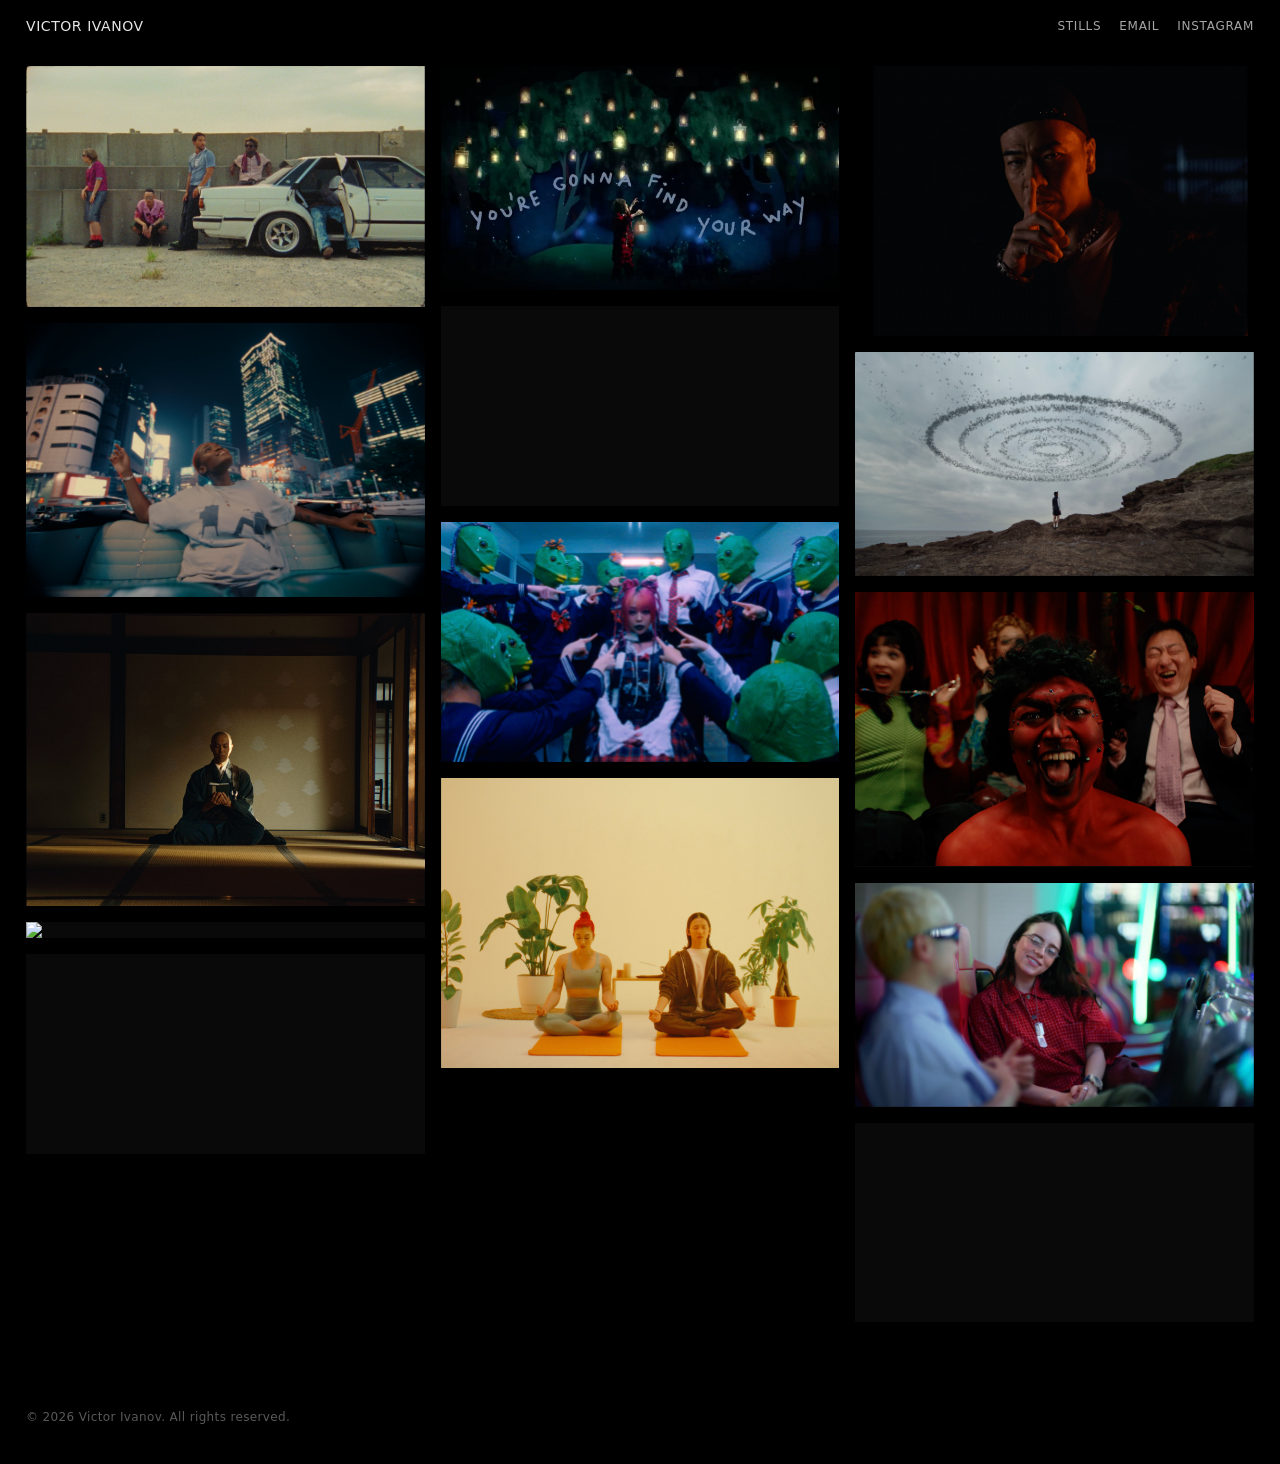
==== index.html @ baf781dd "Update index.html" ====
<!doctype html>
<html lang="en">
<head>
  <meta charset="utf-8" />
  <meta name="viewport" content="width=device-width,initial-scale=1" />
  <title>Victor Ivanov</title>
  <meta name="description" content="Victor Ivanov — Cinematography portfolio" />

  <style>
    :root{
      --bg:#000;
      --fg:#f2f2f2;
      --muted:rgba(255,255,255,.65);
      --gap:16px;
      --max:1400px;
      --pad:26px;
      --radius:0px; /* keep it sharp like reference */
      --hoverOverlay: rgba(0,0,0,.55);
    }

    *{ box-sizing:border-box; }
    html,body{ height:100%; }
    body{
      margin:0;
      background:var(--bg);
      color:var(--fg);
      font-family: ui-sans-serif, system-ui, -apple-system, Segoe UI, Roboto, Helvetica, Arial, "Apple Color Emoji", "Segoe UI Emoji";
      -webkit-font-smoothing:antialiased;
      -moz-osx-font-smoothing:grayscale;
    }

    /* Top header */
    header{
      position:sticky;
      top:0;
      z-index:10;
      background:linear-gradient(to bottom, rgba(0,0,0,.85), rgba(0,0,0,.35), rgba(0,0,0,0));
      backdrop-filter: blur(6px);
    }
    .nav{
      max-width:var(--max);
      margin:0 auto;
      padding:18px var(--pad);
      display:flex;
      align-items:center;
      justify-content:space-between;
      gap:16px;
    }
    .brand{
      display:flex;
      align-items:center;
      gap:12px;
      text-decoration:none;
      color:var(--fg);
      letter-spacing:.04em;
      font-weight:400;
      font-size:14px;
      text-transform:uppercase;
      opacity:.95;
    }
    .brand:hover{ opacity:1; }

    .rightLinks{
      display:flex;
      gap:18px;
      font-size:12px;
      letter-spacing:.06em;
      text-transform:uppercase;
    }
    .rightLinks a{
      color:var(--muted);
      text-decoration:none;
    }
    .rightLinks a:hover{ color:var(--fg); }

    /* Page wrap */
    main{
      max-width:var(--max);
      margin:0 auto;
      padding:0 var(--pad) 60px;
    }

    /* Masonry-ish grid (simple, like the reference feel) */
    .grid{
      column-count: 3;
      column-gap: var(--gap);
      padding-top: 14px;
    }
    @media (max-width: 1100px){ .grid{ column-count:2; } }
    @media (max-width: 680px){ .grid{ column-count:1; } }

    .card{
      break-inside: avoid;
      margin: 0 0 var(--gap);
      position: relative;
      border-radius: var(--radius);
      overflow: hidden;
      background:#090909;
    }

    .thumb{
      width:100%;
      height:auto;
      display:block;
      transform: scale(1);
      transition: transform .35s ease;
      will-change: transform;
    }

    .card:hover .thumb{ transform: scale(1.02); }

    /* Hover title overlay */
    .overlay{
      position:absolute;
      inset:0;
      display:flex;
      align-items:flex-end;
      padding:18px;
      background: linear-gradient(to top, rgba(0,0,0,.70), rgba(0,0,0,0));
      opacity:0;
      transition: opacity .2s ease;
    }
    .card:hover .overlay{ opacity:1; }

    .title{
      font-size:12px;
      letter-spacing:.06em;
      text-transform:uppercase;
      color:var(--fg);
      line-height:1.2;
    }

    /* Click behavior */
    .card a{
      display:block;
      color:inherit;
      text-decoration:none;
      outline:none;
    }
    .card a:focus-visible{
      outline:2px solid rgba(255,255,255,.7);
      outline-offset:3px;
    }

    /* Footer */
    footer{
      max-width:var(--max);
      margin:0 auto;
      padding:28px var(--pad) 40px;
      color:rgba(255,255,255,.35);
      font-size:12px;
      letter-spacing:.03em;
    }

    /* Optional modal for Vimeo/YT embeds */
    .modal{
      position:fixed;
      inset:0;
      display:none;
      place-items:center;
      background:rgba(0,0,0,.82);
      padding:24px;
      z-index:100;
    }
    .modal.open{ display:grid; }
    .modalInner{
      width:min(1100px, 100%);
      aspect-ratio:16/9;
      background:#000;
      position:relative;
    }
    .modalInner iframe{
      width:100%;
      height:100%;
      border:0;
    }
    .closeBtn{
      position:absolute;
      top:-44px;
      right:0;
      background:transparent;
      border:0;
      color:rgba(255,255,255,.8);
      font-size:13px;
      letter-spacing:.06em;
      text-transform:uppercase;
      cursor:pointer;
      padding:10px 0;
    }
    .closeBtn:hover{ color:#fff; }
  </style>
</head>

<body>
  <header>
    <div class="nav">
      <a class="brand" href="#" aria-label="Home">
        Victor Ivanov
      </a>

      <!-- optional: remove these if you want NOTHING on the right -->
     <nav class="rightLinks" aria-label="External links">
  <a href="stills.html">stills</a>
  <a href="mailto:victor@push.xyz">email</a>
  <!-- <a href="https://vimeo.com/" target="_blank" rel="noreferrer">Vimeo</a> -->
  <a href="https://instagram.com/ivanovvitya" target="_blank" rel="noreferrer">Instagram</a>
</nav>
    </div>
  </header>

  <main>
    <section class="grid" id="grid">
      <!--
        Add items like this:
        data-embed: Vimeo/YT embed URL for modal (optional)
        href: if you prefer opening a project page or external link instead of modal
      -->

      <article class="card">
        <a href="#" data-embed="https://player.vimeo.com/video/893163017?autoplay=1&title=0&byline=0&portrait=0">
          <img class="thumb" src="thumbs/01.jpg">
          <div class="overlay"><div class="title">Jeshi - Inside Out</div></div>
        </a>
      </article>

      <article class="card">
        <a href="#" data-embed="https://player.vimeo.com/video/873990921?autoplay=1&title=0&byline=0&portrait=0">
          <img class="thumb" src="thumbs/02.jpg">
          <div class="overlay"><div class="title">Arlo Parks - Purple Phase</div></div>
        </a>
      </article>

      <article class="card">
        <a href="#" data-embed="https://player.vimeo.com/video/873997023?autoplay=1&title=0&byline=0&portrait=0">
          <img class="thumb" src="thumbs/03.jpg">
          <div class="overlay"><div class="title">Nowness: Power Of Performance: Tomorrow is Today</div></div>
        </a>
      </article>

      <article class="card">
        <a href="#" data-embed="https://youtu.be/wgI1OiKwE0A?si=jEDtnCc9xchbTKMZ?autoplay=1&title=0&byline=0&portrait=0">
          <img class="thumb" src="14MISO.jpg">
          <div class="overlay"><div class="title">Miso Extra - Right Here</div></div>
        </a>
      </article>

      <article class="card">
  <a href="#" data-embed="https://www.youtube.com/embed/0j5cAMrWb6w?autoplay=1&rel=0">
    
    <video
      class="thumb"
      autoplay
      muted
      loop
      playsinline
      preload="metadata">
      <source src="thumbs/13.UNIQLO.mp4" type="video/mp4">
    </video>
    <div class="overlay">
      <div class="title">Uniqlo – Gifts for All</div>
    </div>
  </a>
</article>
      
<article class="card">
  <a href="#" data-embed="https://player.vimeo.com/video/874000916?autoplay=1&title=0&byline=0&portrait=0">
    <img class="thumb" src="thumbs/04.jpg">
    <div class="overlay"><div class="title">Jacob Collier - Little Blue</div></div>
  </a>
</article>

<article class="card">
  <a href="#" data-embed="https://www.youtube.com/embed/5zpYEeFPwjM?autoplay=1&rel=0">
    <video class="thumb" autoplay muted loop playsinline>
      <source src="thumbs/09RAUW_1.mp4" type="video/mp4">
    </video>
    <div class="overlay">
      <div class="title">Rauw Alejandro x Crocs</div>
    </div>
  </a>
</article>

<article class="card">
  <a href="#" data-embed="https://www.youtube.com/embed/5zpYEeFPwjM?autoplay=1&rel=0">
    <img class="thumb" src="thumbs/05XAMIYAMONSTER.jpg">
    <div class="overlay">
      <div class="title">Xamiya - Monster</div>
    </div>
  </a>
</article>

<article class="card">
  <a href="#" data-embed="https://player.vimeo.com/video/1023895414?autoplay=1&title=0&byline=0&portrait=0">
  <img class="thumb" src="thumbs/11.BEATSMIHO.jpg">
    <div class="overlay"><div class="title">BEATS: Mood Swings</div></div>
  </a>
</article>

<article class="card">
  <a href="#" data-embed="https://player.vimeo.com/video/774727914?autoplay=1&title=0&byline=0&portrait=0">
  <img class="thumb" src="thumbs/12.BEATSAK.jpg">
    <div class="overlay"><div class="title">Beats By Dre // AK-69 x Ritsu Doan "Defy The Noise"</div></div>
  </a>
</article>

<article class="card">
  <a href="#" data-embed="https://www.youtube.com/embed/-L5Z-4t3RLA?autoplay=1&rel=0">
    <img class="thumb" src="thumbs/06ONEPLUS.jpg">
    <div class="overlay"><div class="title">OnePlus Buds 4 | An All-New Audio Experience</div></div>
  </a>
</article>

<article class="card">
  <a href="#" data-embed="https://www.youtube.com/embed/TLxa-jEgAgY?autoplay=1&rel=0">
    <img class="thumb" src="thumbs/07JCKMV.jpg">
    <div class="overlay"><div class="title">John Carroll Kirby & Haruomi Hosono - Fuku Wa Uchi Oni Wa Soto</div></div>
  </a>
</article>

<article class="card">
  <a href="#" data-embed="https://www.youtube.com/embed/7OU3EyCXCso?autoplay=1&rel=0&start=329">
    <img class="thumb" src="thumbs/08BILLECOMPLEX.jpg">
    <div class="overlay"><div class="title">Billie Eilish &amp; VERBAL Take Over Tokyo Arcade</div></div>
  </a>
</article>

<article class="card">
  <a href="#" data-embed="https://www.youtube.com/embed/mK9aiHKmjzY?autoplay=1&rel=0">
    <video class="thumb" autoplay muted loop playsinline>
      <source src="thumbs/09D4VD02.mp4" type="video/mp4">
    </video>
    <div class="overlay">
      <div class="title">D4VD – poetic vulgarity</div>
    </div>
  </a>
</article>

      <!-- duplicate articles as needed -->
    </section>
  </main>

  <footer>
    © <span id="year"></span> Victor Ivanov. All rights reserved.
  </footer>

  <!-- Modal -->
  <div class="modal" id="modal" aria-hidden="true">
    <div class="modalInner">
      <button class="closeBtn" id="closeBtn" type="button">Close</button>
      <iframe id="player" allow="autoplay; fullscreen; picture-in-picture" allowfullscreen></iframe>
    </div>
  </div>

  <script>
    // footer year
    document.getElementById("year").textContent = new Date().getFullYear();

    // click-to-open modal player (optional)
    const modal = document.getElementById("modal");
    const player = document.getElementById("player");
    const closeBtn = document.getElementById("closeBtn");

    function openModal(src){
      player.src = src;
      modal.classList.add("open");
      modal.setAttribute("aria-hidden", "false");
      document.body.style.overflow = "hidden";
    }

    function closeModal(){
      modal.classList.remove("open");
      modal.setAttribute("aria-hidden", "true");
      player.src = "";
      document.body.style.overflow = "";
    }

    document.addEventListener("click", (e) => {
      const a = e.target.closest("a[data-embed]");
      if(!a) return;

      // if you want NO modal and just link out, remove this whole handler
      e.preventDefault();
      const src = a.getAttribute("data-embed");
      if(src) openModal(src);
    });

    closeBtn.addEventListener("click", closeModal);
    modal.addEventListener("click", (e) => {
      if(e.target === modal) closeModal();
    });
    document.addEventListener("keydown", (e) => {
      if(e.key === "Escape" && modal.classList.contains("open")) closeModal();
    });
  </script>
</body>
</html>
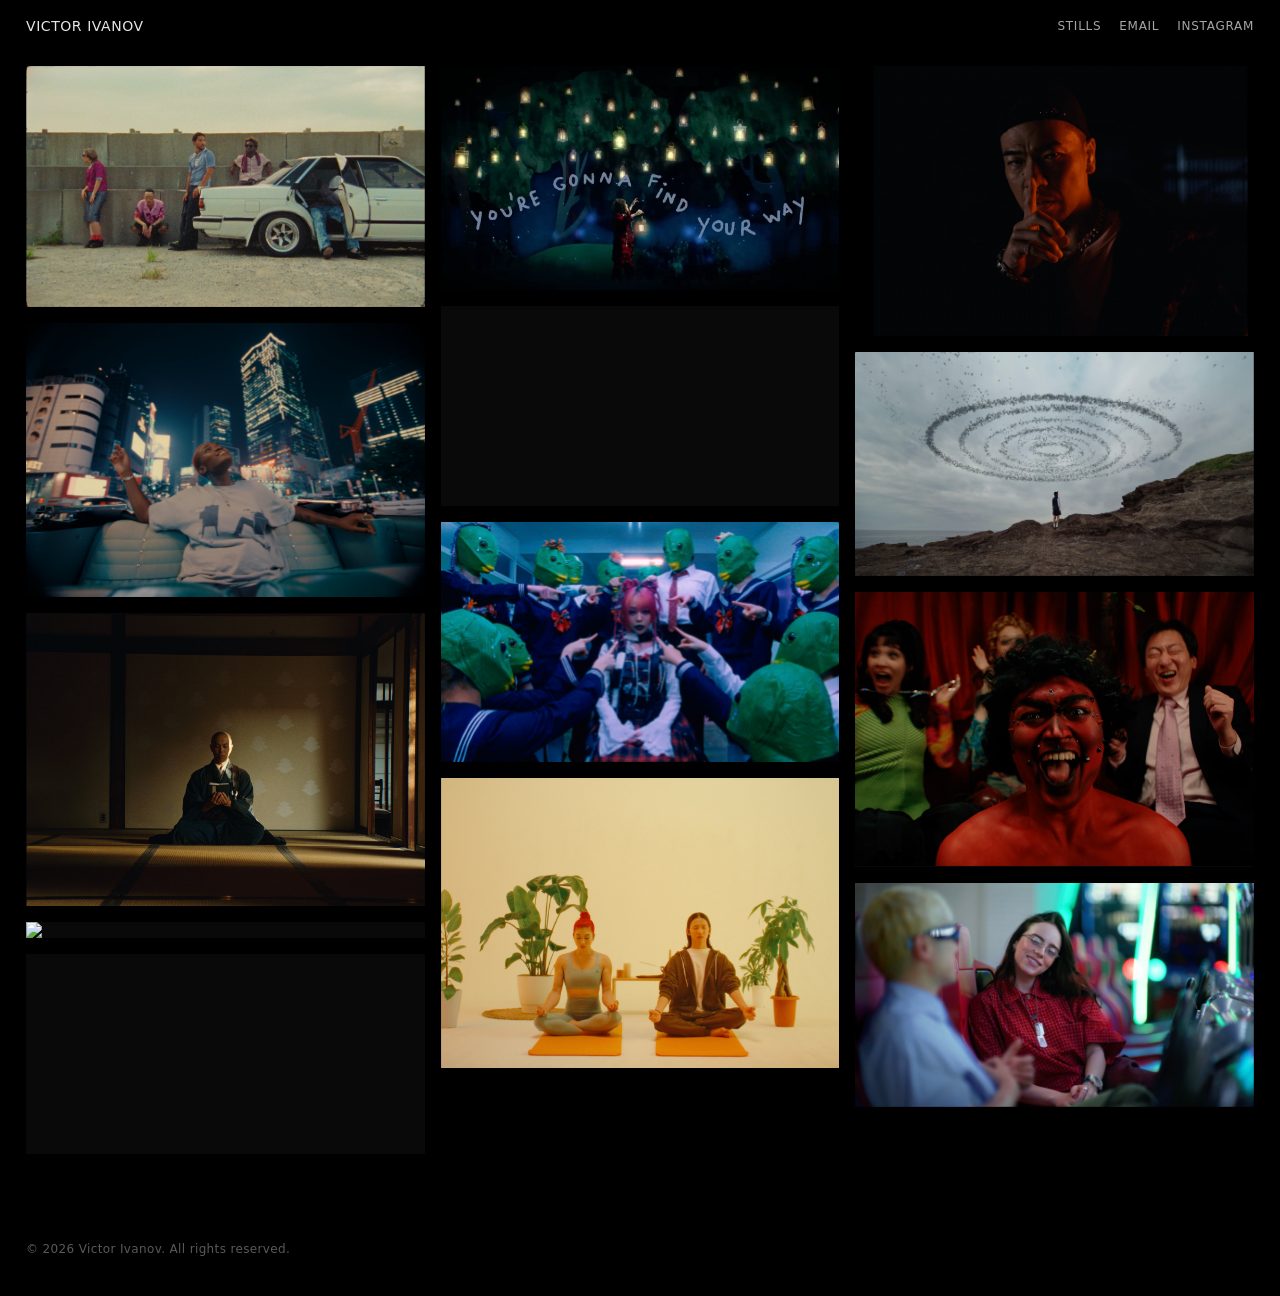
==== commit 78df3c64: "Update index.html" ====
--- a/index.html
+++ b/index.html
@@ -237,12 +237,14 @@
         </a>
       </article>
 
-      <article class="card">
-        <a href="#" data-embed="https://youtu.be/wgI1OiKwE0A?si=jEDtnCc9xchbTKMZ?autoplay=1&title=0&byline=0&portrait=0">
-          <img class="thumb" src="14MISO.jpg">
-          <div class="overlay"><div class="title">Miso Extra - Right Here</div></div>
-        </a>
-      </article>
+<article class="card">
+  <a href="#" data-embed="https://www.youtube.com/embed/wgI1OiKwE0A?autoplay=1&rel=0">
+    <img class="thumb" src="thumbs/14MISO.jpg">
+    <div class="overlay">
+      <div class="title">Miso Extra – Right Here</div>
+    </div>
+  </a>
+</article>
 
       <article class="card">
   <a href="#" data-embed="https://www.youtube.com/embed/0j5cAMrWb6w?autoplay=1&rel=0">
@@ -281,7 +283,7 @@
 </article>
 
 <article class="card">
-  <a href="#" data-embed="https://www.youtube.com/embed/5zpYEeFPwjM?autoplay=1&rel=0">
+  <a href="#" data-embed="https://www.youtube.com/embed/LbA3vdTyC3c?autoplay=1&rel=0">
     <img class="thumb" src="thumbs/05XAMIYAMONSTER.jpg">
     <div class="overlay">
       <div class="title">Xamiya - Monster</div>
@@ -321,17 +323,6 @@
   <a href="#" data-embed="https://www.youtube.com/embed/7OU3EyCXCso?autoplay=1&rel=0&start=329">
     <img class="thumb" src="thumbs/08BILLECOMPLEX.jpg">
     <div class="overlay"><div class="title">Billie Eilish &amp; VERBAL Take Over Tokyo Arcade</div></div>
-  </a>
-</article>
-
-<article class="card">
-  <a href="#" data-embed="https://www.youtube.com/embed/mK9aiHKmjzY?autoplay=1&rel=0">
-    <video class="thumb" autoplay muted loop playsinline>
-      <source src="thumbs/09D4VD02.mp4" type="video/mp4">
-    </video>
-    <div class="overlay">
-      <div class="title">D4VD – poetic vulgarity</div>
-    </div>
   </a>
 </article>
 
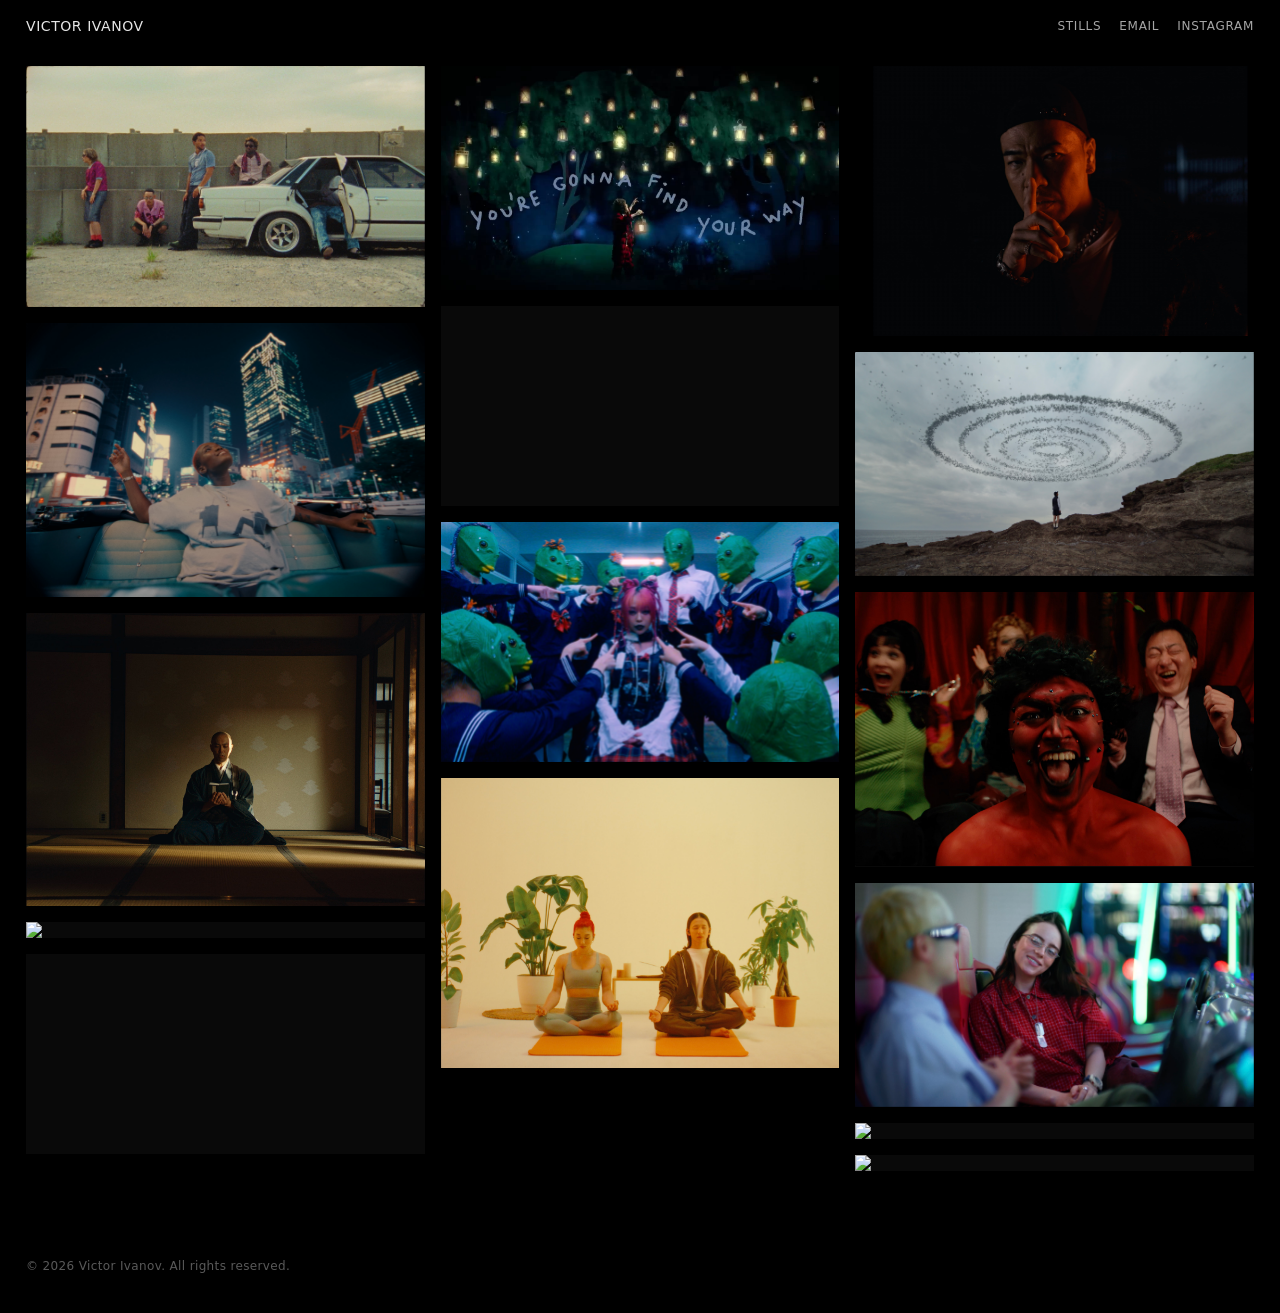
==== commit e41c0b9d: "Update index.html" ====
--- a/index.html
+++ b/index.html
@@ -326,6 +326,24 @@
   </a>
 </article>
 
+<article class="card">
+  <a href="#" data-embed="https://www.youtube.com/embed/XNMsvl5PykQ?autoplay=1&rel=0">
+    <img class="thumb" src="thumbs/JULY.jpg">
+    <div class="overlay">
+      <div class="title">JULY</div>
+    </div>
+  </a>
+</article>
+
+<article class="card">
+  <a href="#" data-embed="https://www.youtube.com/embed/R4BPaxrzkDQ?autoplay=1&rel=0">
+    <img class="thumb" src="thumbs/AMERICAN.jpg">
+    <div class="overlay">
+      <div class="title">AMERICAN</div>
+    </div>
+  </a>
+</article>
+  
       <!-- duplicate articles as needed -->
     </section>
   </main>
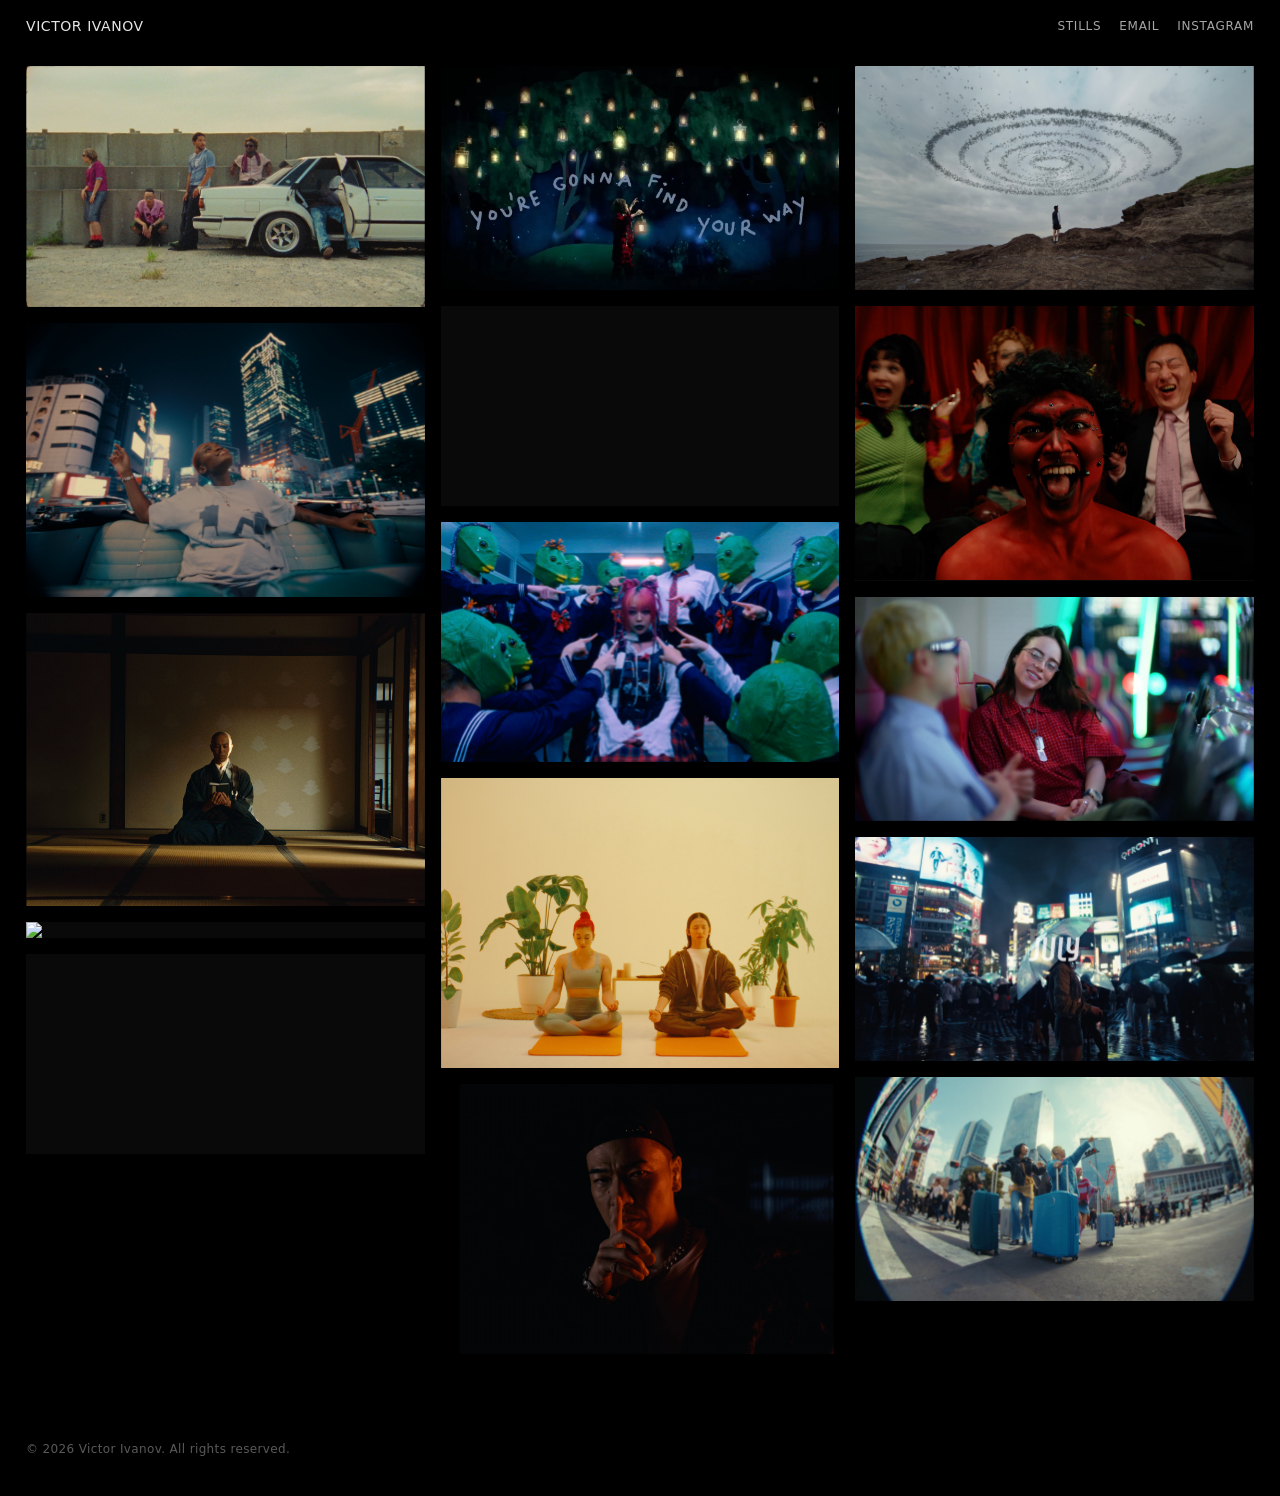
==== commit c0a3f3a9: "Update index.html" ====
--- a/index.html
+++ b/index.html
@@ -330,7 +330,7 @@
   <a href="#" data-embed="https://www.youtube.com/embed/XNMsvl5PykQ?autoplay=1&rel=0">
     <img class="thumb" src="thumbs/JULY.jpg">
     <div class="overlay">
-      <div class="title">JULY</div>
+      <div class="title">JULY SUITCASES</div>
     </div>
   </a>
 </article>
@@ -339,7 +339,7 @@
   <a href="#" data-embed="https://www.youtube.com/embed/R4BPaxrzkDQ?autoplay=1&rel=0">
     <img class="thumb" src="thumbs/AMERICAN.jpg">
     <div class="overlay">
-      <div class="title">AMERICAN</div>
+      <div class="title">AMERICAN TOURISTER</div>
     </div>
   </a>
 </article>
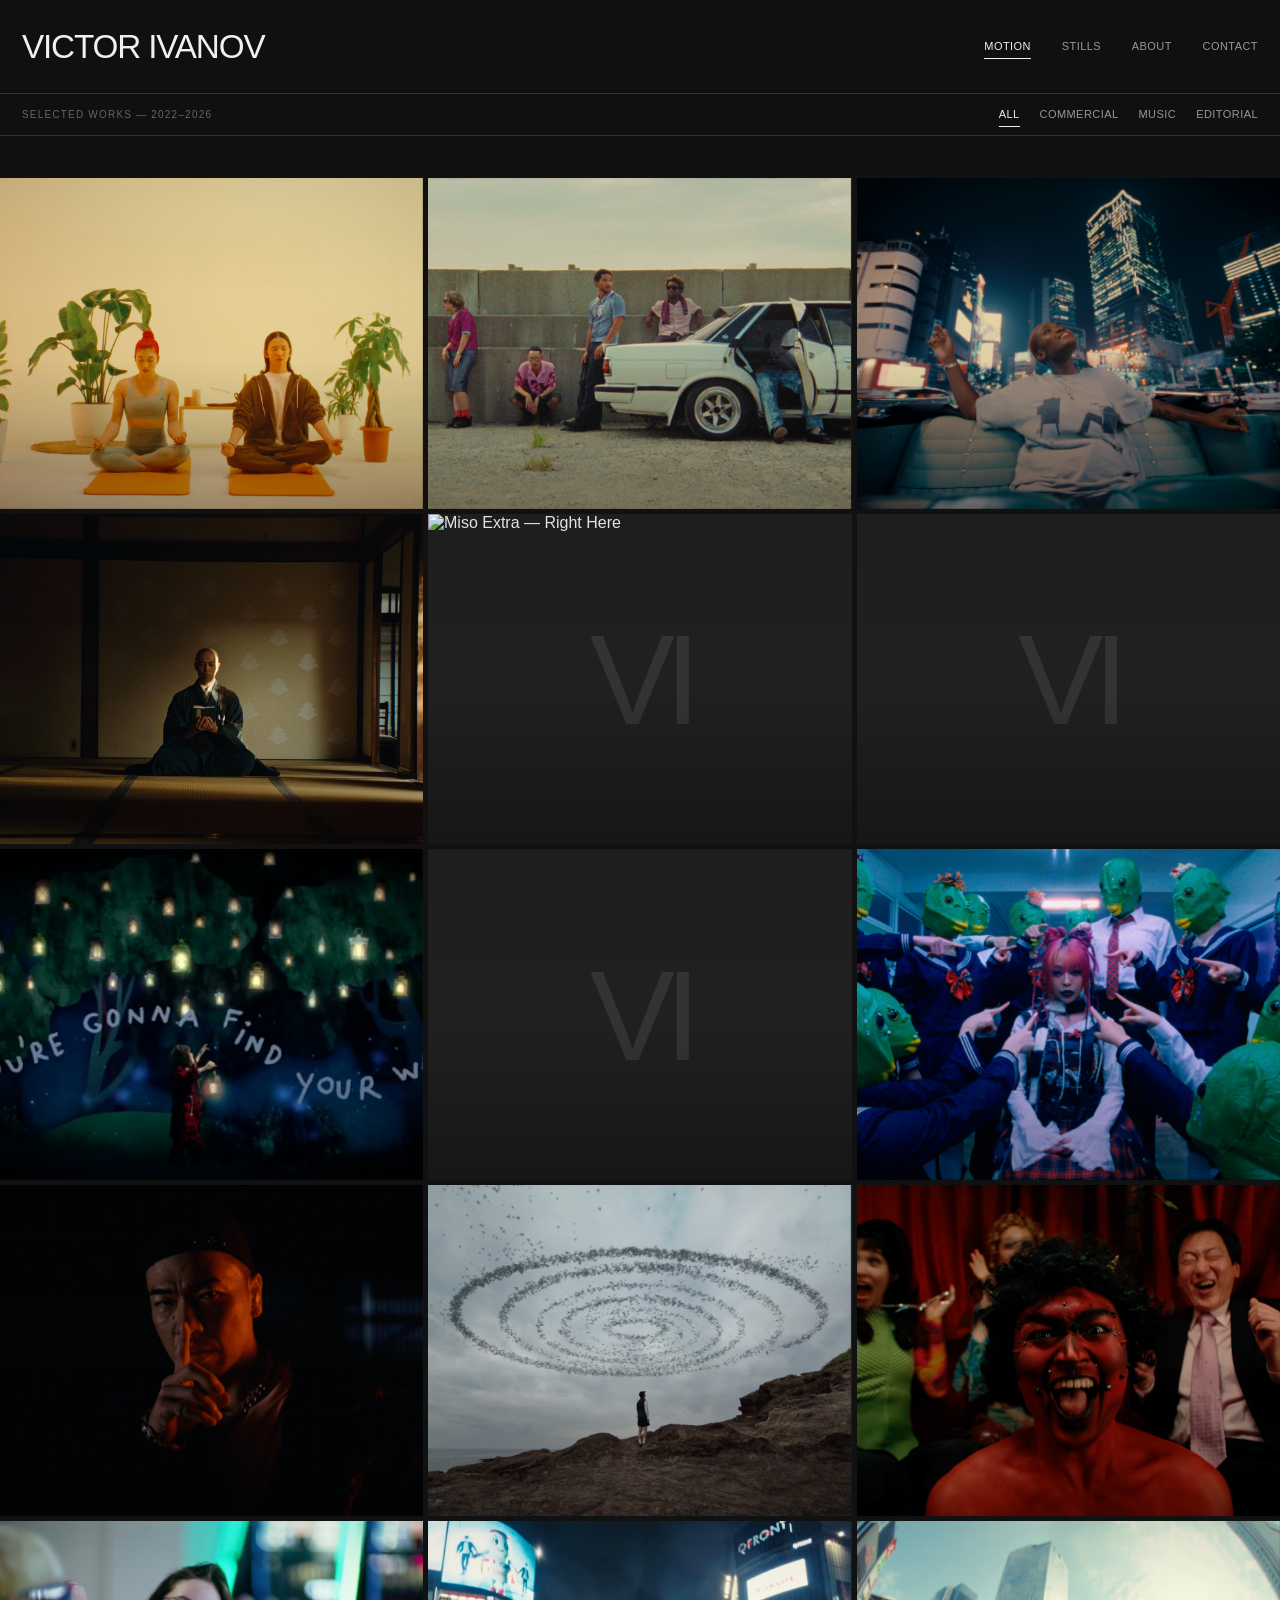
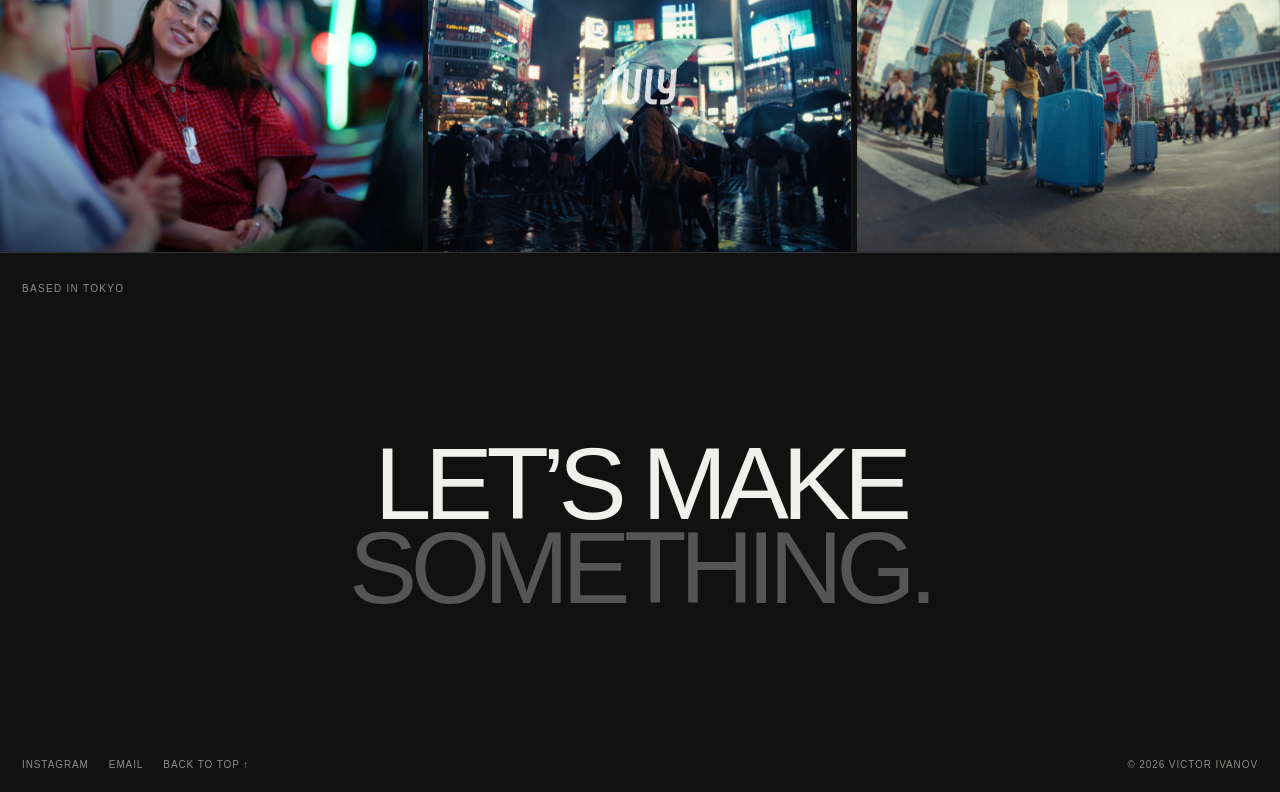
==== commit 3e97cc2f: "Update index.html" ====
--- a/index.html
+++ b/index.html
@@ -1,405 +1,24 @@
 <!doctype html>
 <html lang="en">
 <head>
-  <meta charset="utf-8" />
-  <meta name="viewport" content="width=device-width,initial-scale=1" />
+  <meta charset="utf-8">
+  <meta name="viewport" content="width=device-width, initial-scale=1">
+
   <title>Victor Ivanov</title>
-  <meta name="description" content="Victor Ivanov — Cinematography portfolio" />
 
-  <style>
-    :root{
-      --bg:#000;
-      --fg:#f2f2f2;
-      --muted:rgba(255,255,255,.65);
-      --gap:16px;
-      --max:1400px;
-      --pad:26px;
-      --radius:0px; /* keep it sharp like reference */
-      --hoverOverlay: rgba(0,0,0,.55);
-    }
+  <meta
+    http-equiv="refresh"
+    content="0; url=/preview/index-v2.html"
+  >
 
-    *{ box-sizing:border-box; }
-    html,body{ height:100%; }
-    body{
-      margin:0;
-      background:var(--bg);
-      color:var(--fg);
-      font-family: ui-sans-serif, system-ui, -apple-system, Segoe UI, Roboto, Helvetica, Arial, "Apple Color Emoji", "Segoe UI Emoji";
-      -webkit-font-smoothing:antialiased;
-      -moz-osx-font-smoothing:grayscale;
-    }
-
-    /* Top header */
-    header{
-      position:sticky;
-      top:0;
-      z-index:10;
-      background:linear-gradient(to bottom, rgba(0,0,0,.85), rgba(0,0,0,.35), rgba(0,0,0,0));
-      backdrop-filter: blur(6px);
-    }
-    .nav{
-      max-width:var(--max);
-      margin:0 auto;
-      padding:18px var(--pad);
-      display:flex;
-      align-items:center;
-      justify-content:space-between;
-      gap:16px;
-    }
-    .brand{
-      display:flex;
-      align-items:center;
-      gap:12px;
-      text-decoration:none;
-      color:var(--fg);
-      letter-spacing:.04em;
-      font-weight:400;
-      font-size:14px;
-      text-transform:uppercase;
-      opacity:.95;
-    }
-    .brand:hover{ opacity:1; }
-
-    .rightLinks{
-      display:flex;
-      gap:18px;
-      font-size:12px;
-      letter-spacing:.06em;
-      text-transform:uppercase;
-    }
-    .rightLinks a{
-      color:var(--muted);
-      text-decoration:none;
-    }
-    .rightLinks a:hover{ color:var(--fg); }
-
-    /* Page wrap */
-    main{
-      max-width:var(--max);
-      margin:0 auto;
-      padding:0 var(--pad) 60px;
-    }
-
-    /* Masonry-ish grid (simple, like the reference feel) */
-    .grid{
-      column-count: 3;
-      column-gap: var(--gap);
-      padding-top: 14px;
-    }
-    @media (max-width: 1100px){ .grid{ column-count:2; } }
-    @media (max-width: 680px){ .grid{ column-count:1; } }
-
-    .card{
-      break-inside: avoid;
-      margin: 0 0 var(--gap);
-      position: relative;
-      border-radius: var(--radius);
-      overflow: hidden;
-      background:#090909;
-    }
-
-    .thumb{
-      width:100%;
-      height:auto;
-      display:block;
-      transform: scale(1);
-      transition: transform .35s ease;
-      will-change: transform;
-    }
-
-    .card:hover .thumb{ transform: scale(1.02); }
-
-    /* Hover title overlay */
-    .overlay{
-      position:absolute;
-      inset:0;
-      display:flex;
-      align-items:flex-end;
-      padding:18px;
-      background: linear-gradient(to top, rgba(0,0,0,.70), rgba(0,0,0,0));
-      opacity:0;
-      transition: opacity .2s ease;
-    }
-    .card:hover .overlay{ opacity:1; }
-
-    .title{
-      font-size:12px;
-      letter-spacing:.06em;
-      text-transform:uppercase;
-      color:var(--fg);
-      line-height:1.2;
-    }
-
-    /* Click behavior */
-    .card a{
-      display:block;
-      color:inherit;
-      text-decoration:none;
-      outline:none;
-    }
-    .card a:focus-visible{
-      outline:2px solid rgba(255,255,255,.7);
-      outline-offset:3px;
-    }
-
-    /* Footer */
-    footer{
-      max-width:var(--max);
-      margin:0 auto;
-      padding:28px var(--pad) 40px;
-      color:rgba(255,255,255,.35);
-      font-size:12px;
-      letter-spacing:.03em;
-    }
-
-    /* Optional modal for Vimeo/YT embeds */
-    .modal{
-      position:fixed;
-      inset:0;
-      display:none;
-      place-items:center;
-      background:rgba(0,0,0,.82);
-      padding:24px;
-      z-index:100;
-    }
-    .modal.open{ display:grid; }
-    .modalInner{
-      width:min(1100px, 100%);
-      aspect-ratio:16/9;
-      background:#000;
-      position:relative;
-    }
-    .modalInner iframe{
-      width:100%;
-      height:100%;
-      border:0;
-    }
-    .closeBtn{
-      position:absolute;
-      top:-44px;
-      right:0;
-      background:transparent;
-      border:0;
-      color:rgba(255,255,255,.8);
-      font-size:13px;
-      letter-spacing:.06em;
-      text-transform:uppercase;
-      cursor:pointer;
-      padding:10px 0;
-    }
-    .closeBtn:hover{ color:#fff; }
-  </style>
+  <script>
+    window.location.replace("/preview/index-v2.html");
+  </script>
 </head>
 
 <body>
-  <header>
-    <div class="nav">
-      <a class="brand" href="#" aria-label="Home">
-        Victor Ivanov
-      </a>
-
-      <!-- optional: remove these if you want NOTHING on the right -->
-     <nav class="rightLinks" aria-label="External links">
-  <a href="stills.html">stills</a>
-  <a href="mailto:victor@push.xyz">email</a>
-  <!-- <a href="https://vimeo.com/" target="_blank" rel="noreferrer">Vimeo</a> -->
-  <a href="https://instagram.com/ivanovvitya" target="_blank" rel="noreferrer">Instagram</a>
-</nav>
-    </div>
-  </header>
-
-  <main>
-    <section class="grid" id="grid">
-      <!--
-        Add items like this:
-        data-embed: Vimeo/YT embed URL for modal (optional)
-        href: if you prefer opening a project page or external link instead of modal
-      -->
-
-      <article class="card">
-        <a href="#" data-embed="https://player.vimeo.com/video/893163017?autoplay=1&title=0&byline=0&portrait=0">
-          <img class="thumb" src="thumbs/01.jpg">
-          <div class="overlay"><div class="title">Jeshi - Inside Out</div></div>
-        </a>
-      </article>
-
-      <article class="card">
-        <a href="#" data-embed="https://player.vimeo.com/video/873990921?autoplay=1&title=0&byline=0&portrait=0">
-          <img class="thumb" src="thumbs/02.jpg">
-          <div class="overlay"><div class="title">Arlo Parks - Purple Phase</div></div>
-        </a>
-      </article>
-
-      <article class="card">
-        <a href="#" data-embed="https://player.vimeo.com/video/873997023?autoplay=1&title=0&byline=0&portrait=0">
-          <img class="thumb" src="thumbs/03.jpg">
-          <div class="overlay"><div class="title">Nowness: Power Of Performance: Tomorrow is Today</div></div>
-        </a>
-      </article>
-
-<article class="card">
-  <a href="#" data-embed="https://www.youtube.com/embed/wgI1OiKwE0A?autoplay=1&rel=0">
-    <img class="thumb" src="thumbs/14MISO.jpg">
-    <div class="overlay">
-      <div class="title">Miso Extra – Right Here</div>
-    </div>
+  <a href="/preview/index-v2.html">
+    Open Victor Ivanov portfolio
   </a>
-</article>
-
-      <article class="card">
-  <a href="#" data-embed="https://www.youtube.com/embed/0j5cAMrWb6w?autoplay=1&rel=0">
-    
-    <video
-      class="thumb"
-      autoplay
-      muted
-      loop
-      playsinline
-      preload="metadata">
-      <source src="thumbs/13.UNIQLO.mp4" type="video/mp4">
-    </video>
-    <div class="overlay">
-      <div class="title">Uniqlo – Gifts for All</div>
-    </div>
-  </a>
-</article>
-      
-<article class="card">
-  <a href="#" data-embed="https://player.vimeo.com/video/874000916?autoplay=1&title=0&byline=0&portrait=0">
-    <img class="thumb" src="thumbs/04.jpg">
-    <div class="overlay"><div class="title">Jacob Collier - Little Blue</div></div>
-  </a>
-</article>
-
-<article class="card">
-  <a href="#" data-embed="https://www.youtube.com/embed/5zpYEeFPwjM?autoplay=1&rel=0">
-    <video class="thumb" autoplay muted loop playsinline>
-      <source src="thumbs/09RAUW_1.mp4" type="video/mp4">
-    </video>
-    <div class="overlay">
-      <div class="title">Rauw Alejandro x Crocs</div>
-    </div>
-  </a>
-</article>
-
-<article class="card">
-  <a href="#" data-embed="https://www.youtube.com/embed/LbA3vdTyC3c?autoplay=1&rel=0">
-    <img class="thumb" src="thumbs/05XAMIYAMONSTER.jpg">
-    <div class="overlay">
-      <div class="title">Xamiya - Monster</div>
-    </div>
-  </a>
-</article>
-
-<article class="card">
-  <a href="#" data-embed="https://player.vimeo.com/video/1023895414?autoplay=1&title=0&byline=0&portrait=0">
-  <img class="thumb" src="thumbs/11.BEATSMIHO.jpg">
-    <div class="overlay"><div class="title">BEATS: Mood Swings</div></div>
-  </a>
-</article>
-
-<article class="card">
-  <a href="#" data-embed="https://player.vimeo.com/video/774727914?autoplay=1&title=0&byline=0&portrait=0">
-  <img class="thumb" src="thumbs/12.BEATSAK.jpg">
-    <div class="overlay"><div class="title">Beats By Dre // AK-69 x Ritsu Doan "Defy The Noise"</div></div>
-  </a>
-</article>
-
-<article class="card">
-  <a href="#" data-embed="https://www.youtube.com/embed/-L5Z-4t3RLA?autoplay=1&rel=0">
-    <img class="thumb" src="thumbs/06ONEPLUS.jpg">
-    <div class="overlay"><div class="title">OnePlus Buds 4 | An All-New Audio Experience</div></div>
-  </a>
-</article>
-
-<article class="card">
-  <a href="#" data-embed="https://www.youtube.com/embed/TLxa-jEgAgY?autoplay=1&rel=0">
-    <img class="thumb" src="thumbs/07JCKMV.jpg">
-    <div class="overlay"><div class="title">John Carroll Kirby & Haruomi Hosono - Fuku Wa Uchi Oni Wa Soto</div></div>
-  </a>
-</article>
-
-<article class="card">
-  <a href="#" data-embed="https://www.youtube.com/embed/7OU3EyCXCso?autoplay=1&rel=0&start=329">
-    <img class="thumb" src="thumbs/08BILLECOMPLEX.jpg">
-    <div class="overlay"><div class="title">Billie Eilish &amp; VERBAL Take Over Tokyo Arcade</div></div>
-  </a>
-</article>
-
-<article class="card">
-  <a href="#" data-embed="https://www.youtube.com/embed/XNMsvl5PykQ?autoplay=1&rel=0">
-    <img class="thumb" src="thumbs/JULY.jpg">
-    <div class="overlay">
-      <div class="title">JULY SUITCASES</div>
-    </div>
-  </a>
-</article>
-
-<article class="card">
-  <a href="#" data-embed="https://www.youtube.com/embed/R4BPaxrzkDQ?autoplay=1&rel=0">
-    <img class="thumb" src="thumbs/AMERICAN.jpg">
-    <div class="overlay">
-      <div class="title">AMERICAN TOURISTER</div>
-    </div>
-  </a>
-</article>
-  
-      <!-- duplicate articles as needed -->
-    </section>
-  </main>
-
-  <footer>
-    © <span id="year"></span> Victor Ivanov. All rights reserved.
-  </footer>
-
-  <!-- Modal -->
-  <div class="modal" id="modal" aria-hidden="true">
-    <div class="modalInner">
-      <button class="closeBtn" id="closeBtn" type="button">Close</button>
-      <iframe id="player" allow="autoplay; fullscreen; picture-in-picture" allowfullscreen></iframe>
-    </div>
-  </div>
-
-  <script>
-    // footer year
-    document.getElementById("year").textContent = new Date().getFullYear();
-
-    // click-to-open modal player (optional)
-    const modal = document.getElementById("modal");
-    const player = document.getElementById("player");
-    const closeBtn = document.getElementById("closeBtn");
-
-    function openModal(src){
-      player.src = src;
-      modal.classList.add("open");
-      modal.setAttribute("aria-hidden", "false");
-      document.body.style.overflow = "hidden";
-    }
-
-    function closeModal(){
-      modal.classList.remove("open");
-      modal.setAttribute("aria-hidden", "true");
-      player.src = "";
-      document.body.style.overflow = "";
-    }
-
-    document.addEventListener("click", (e) => {
-      const a = e.target.closest("a[data-embed]");
-      if(!a) return;
-
-      // if you want NO modal and just link out, remove this whole handler
-      e.preventDefault();
-      const src = a.getAttribute("data-embed");
-      if(src) openModal(src);
-    });
-
-    closeBtn.addEventListener("click", closeModal);
-    modal.addEventListener("click", (e) => {
-      if(e.target === modal) closeModal();
-    });
-    document.addEventListener("keydown", (e) => {
-      if(e.key === "Escape" && modal.classList.contains("open")) closeModal();
-    });
-  </script>
 </body>
 </html>
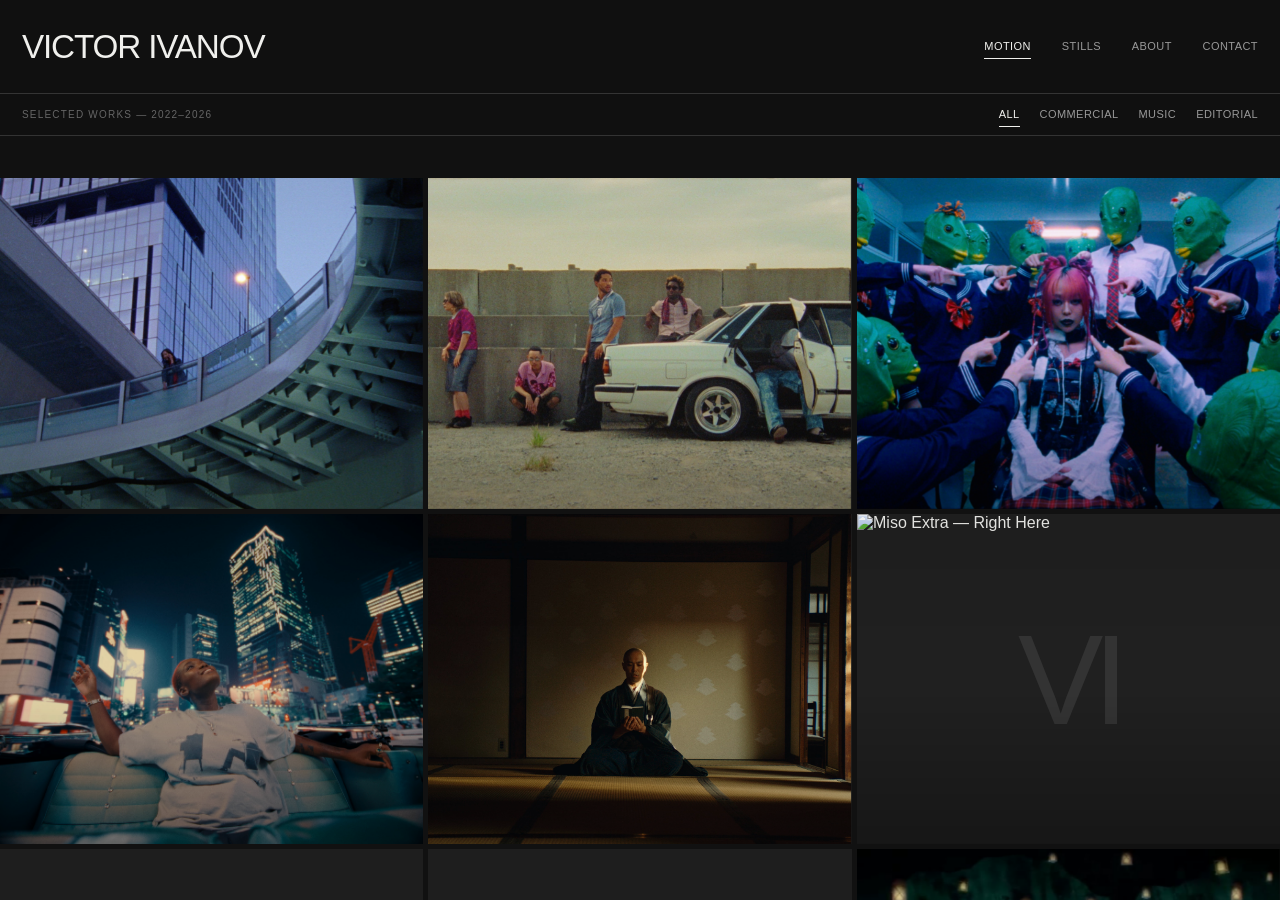
==== commit ae8a5d01: "Keep portfolio at site root" ====
--- a/index.html
+++ b/index.html
@@ -3,22 +3,14 @@
 <head>
   <meta charset="utf-8">
   <meta name="viewport" content="width=device-width, initial-scale=1">
-
-  <title>Victor Ivanov</title>
-
-  <meta
-    http-equiv="refresh"
-    content="0; url=/preview/index-v2.html"
-  >
-
-  <script>
-    window.location.replace("/preview/index-v2.html");
-  </script>
+  <title>Victor Ivanov — Director of Photography</title>
+  <style>
+    html, body, iframe { width: 100%; height: 100%; margin: 0; border: 0; }
+    body { overflow: hidden; }
+    iframe { display: block; }
+  </style>
 </head>
-
 <body>
-  <a href="/preview/index-v2.html">
-    Open Victor Ivanov portfolio
-  </a>
+  <iframe src="/preview/index-v2.html" title="Victor Ivanov — Director of Photography"></iframe>
 </body>
 </html>
